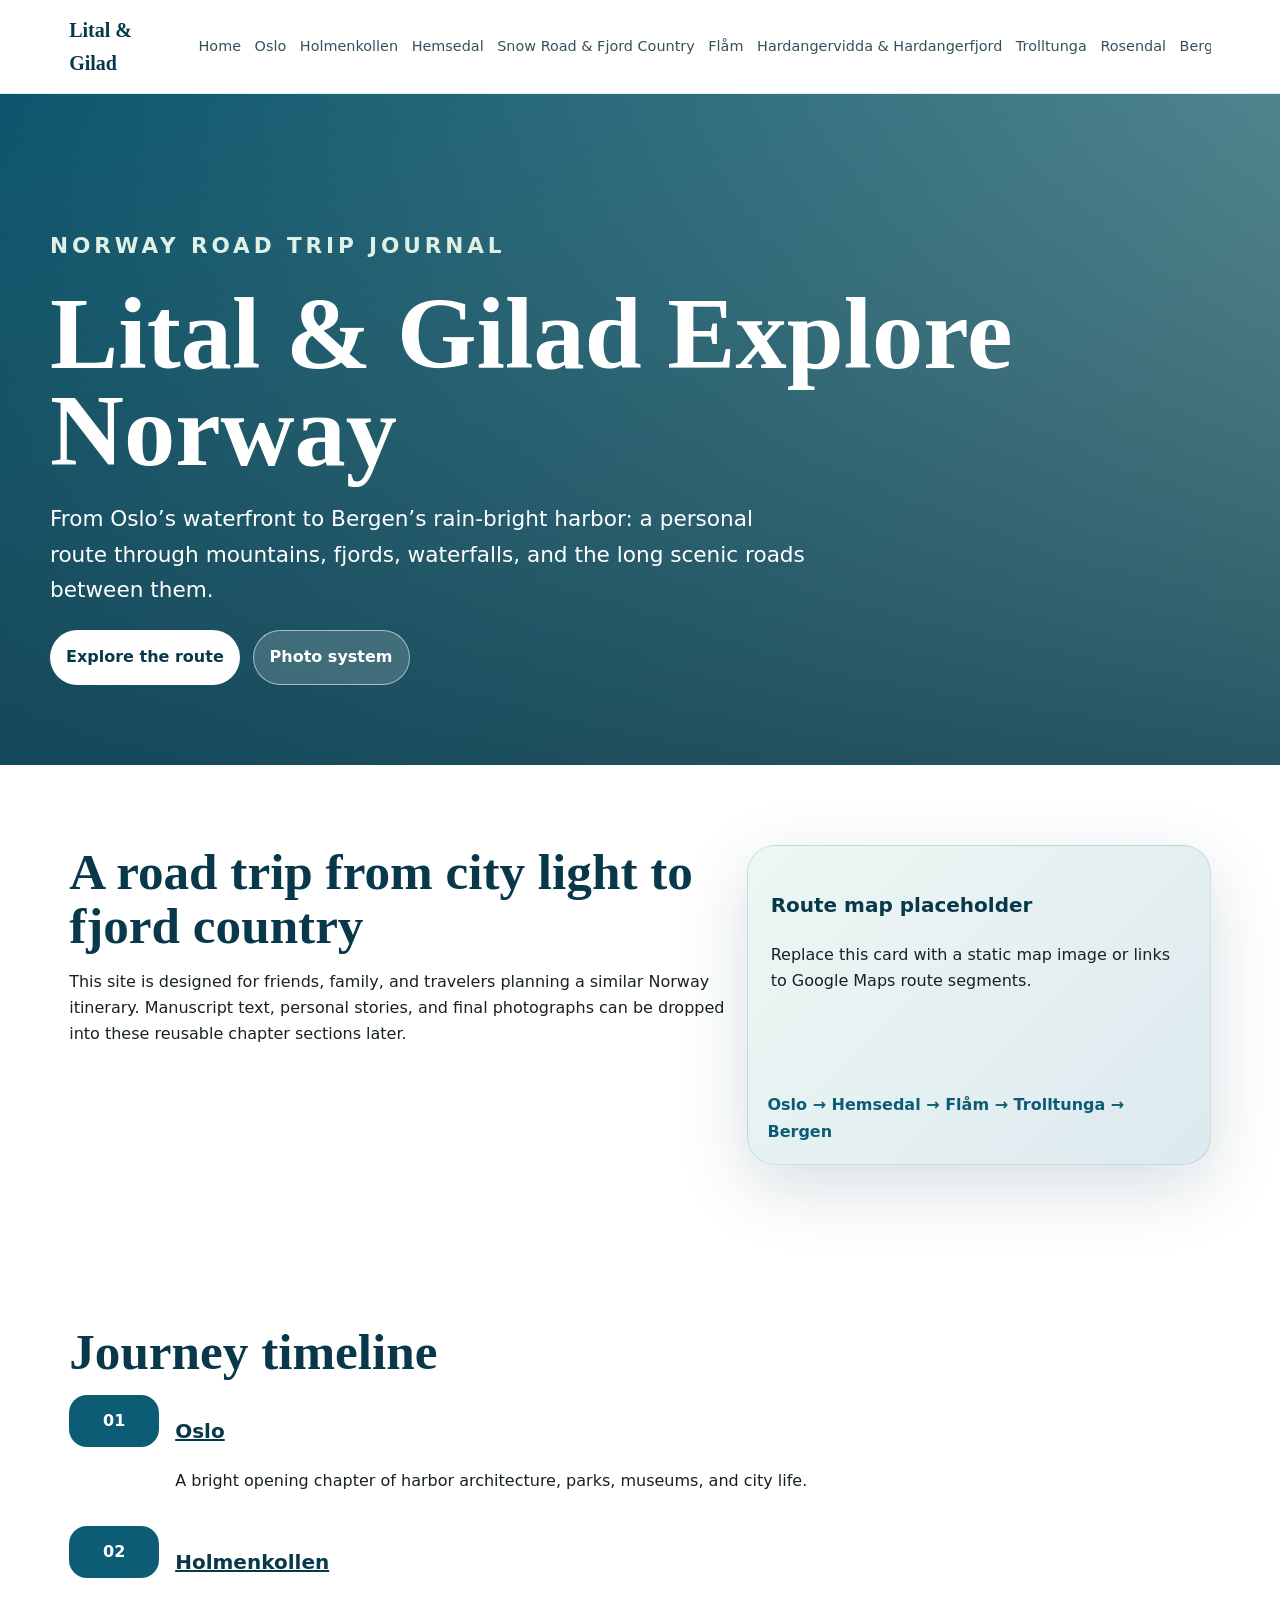
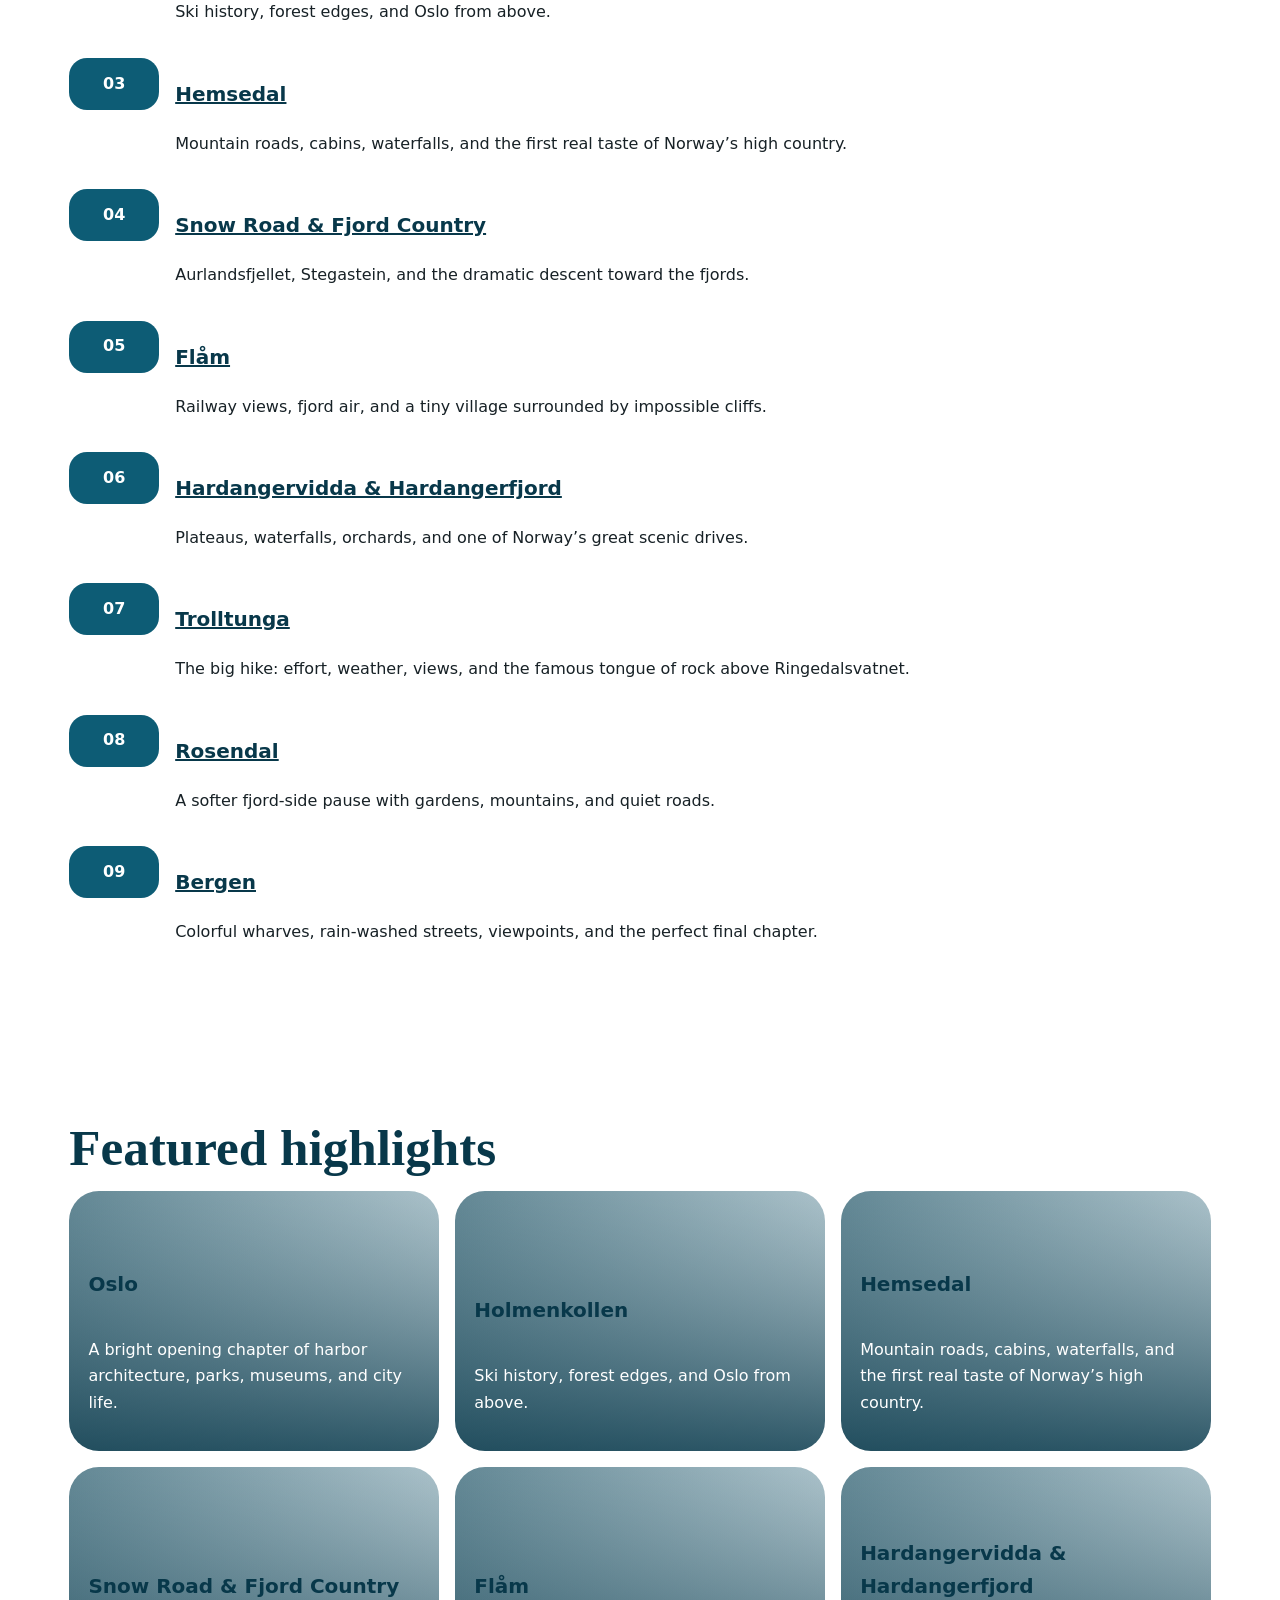
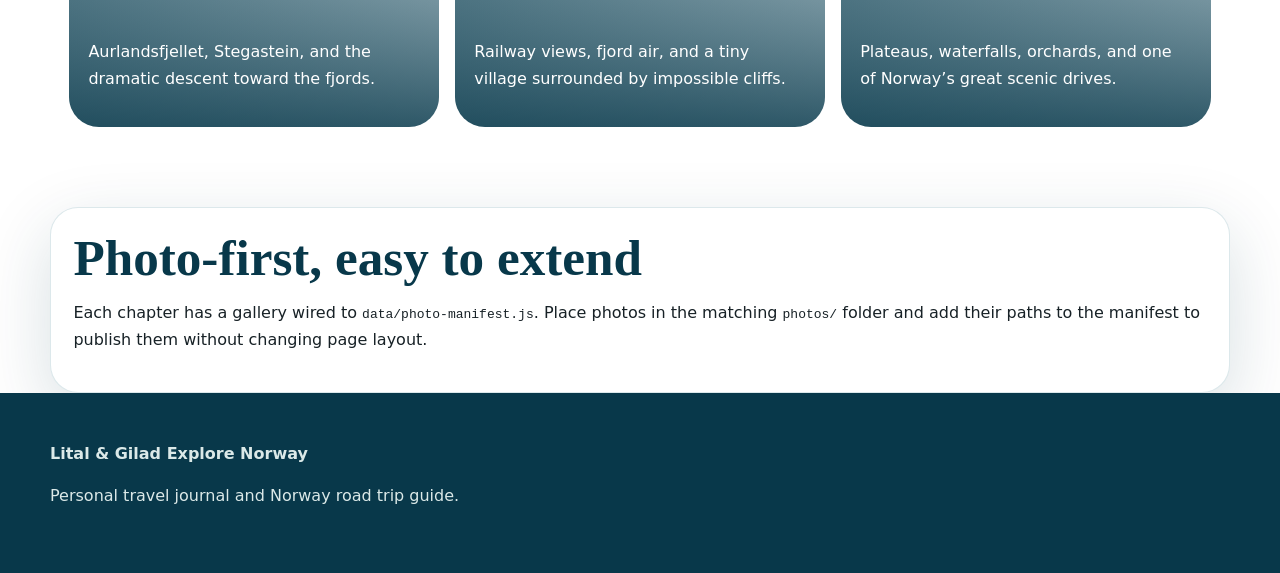
==== index.html @ 33e57ee5 "Build static Norway travel website" ====
<!doctype html><html lang="en"><head><meta charset="utf-8"><meta name="viewport" content="width=device-width,initial-scale=1"><title>Lital & Gilad Explore Norway | Oslo to Bergen Road Trip</title><meta name="description" content="A modern travel journal and practical guide for a Norway road trip from Oslo to Bergen through fjords, Flåm, Hardangervidda, Trolltunga, Rosendal, and Bergen."><meta name="keywords" content="Norway road trip, Oslo to Bergen itinerary, Trolltunga, Flåm Railway, Bergen, fjords, Nærøyfjord, Hardangervidda"><link rel="canonical" href="https://username.github.io/Norway/"><meta property="og:type" content="website"><meta property="og:title" content="Lital & Gilad Explore Norway | Oslo to Bergen Road Trip"><meta property="og:description" content="A modern travel journal and practical guide for a Norway road trip from Oslo to Bergen through fjords, Flåm, Hardangervidda, Trolltunga, Rosendal, and Bergen."><meta property="og:url" content="https://username.github.io/Norway/"><meta property="og:image" content="https://username.github.io/Norway/assets/img/og-norway.jpg"><meta name="twitter:card" content="summary_large_image"><meta name="twitter:title" content="Lital & Gilad Explore Norway | Oslo to Bergen Road Trip"><meta name="twitter:description" content="A modern travel journal and practical guide for a Norway road trip from Oslo to Bergen through fjords, Flåm, Hardangervidda, Trolltunga, Rosendal, and Bergen."><meta name="twitter:image" content="https://username.github.io/Norway/assets/img/og-norway.jpg"><link rel="stylesheet" href="assets/css/styles.css"></head><body><div class="progress" aria-hidden="true"></div><a class="skip" href="#main">Skip to content</a><header class="topbar"><nav class="nav" aria-label="Primary"><a class="brand" href="index.html">Lital & Gilad</a><div class="links"><a href="index.html">Home</a><a href="oslo.html">Oslo</a><a href="holmenkollen.html">Holmenkollen</a><a href="hemsedal.html">Hemsedal</a><a href="fjord-country.html">Snow Road & Fjord Country</a><a href="flam.html">Flåm</a><a href="hardanger.html">Hardangervidda & Hardangerfjord</a><a href="trolltunga.html">Trolltunga</a><a href="rosendal.html">Rosendal</a><a href="bergen.html">Bergen</a></div></nav></header><section class="hero" style="--hero:url(photos/hero-norway.jpg)"><div><p class="eyebrow">Norway road trip journal</p><h1>Lital & Gilad Explore Norway</h1><p>From Oslo’s waterfront to Bergen’s rain-bright harbor: a personal route through mountains, fjords, waterfalls, and the long scenic roads between them.</p><div class="btns"><a class="btn" href="#timeline">Explore the route</a><a class="btn ghost" href="#photos">Photo system</a></div></div></section><main id="main"><section class="wrap grid"><div class="intro"><h2>A road trip from city light to fjord country</h2><p>This site is designed for friends, family, and travelers planning a similar Norway itinerary. Manuscript text, personal stories, and final photographs can be dropped into these reusable chapter sections later.</p></div><div class="card map" role="img" aria-label="Route map placeholder from Oslo to Bergen"><h3>Route map placeholder</h3><p>Replace this card with a static map image or links to Google Maps route segments.</p></div></section><section class="wrap" id="timeline"><h2>Journey timeline</h2><div class="timeline"><div class="stop"><div class="dot">01</div><div><h3><a href="oslo.html">Oslo</a></h3><p>A bright opening chapter of harbor architecture, parks, museums, and city life.</p></div></div><div class="stop"><div class="dot">02</div><div><h3><a href="holmenkollen.html">Holmenkollen</a></h3><p>Ski history, forest edges, and Oslo from above.</p></div></div><div class="stop"><div class="dot">03</div><div><h3><a href="hemsedal.html">Hemsedal</a></h3><p>Mountain roads, cabins, waterfalls, and the first real taste of Norway’s high country.</p></div></div><div class="stop"><div class="dot">04</div><div><h3><a href="fjord-country.html">Snow Road & Fjord Country</a></h3><p>Aurlandsfjellet, Stegastein, and the dramatic descent toward the fjords.</p></div></div><div class="stop"><div class="dot">05</div><div><h3><a href="flam.html">Flåm</a></h3><p>Railway views, fjord air, and a tiny village surrounded by impossible cliffs.</p></div></div><div class="stop"><div class="dot">06</div><div><h3><a href="hardanger.html">Hardangervidda & Hardangerfjord</a></h3><p>Plateaus, waterfalls, orchards, and one of Norway’s great scenic drives.</p></div></div><div class="stop"><div class="dot">07</div><div><h3><a href="trolltunga.html">Trolltunga</a></h3><p>The big hike: effort, weather, views, and the famous tongue of rock above Ringedalsvatnet.</p></div></div><div class="stop"><div class="dot">08</div><div><h3><a href="rosendal.html">Rosendal</a></h3><p>A softer fjord-side pause with gardens, mountains, and quiet roads.</p></div></div><div class="stop"><div class="dot">09</div><div><h3><a href="bergen.html">Bergen</a></h3><p>Colorful wharves, rain-washed streets, viewpoints, and the perfect final chapter.</p></div></div></div></section><section class="wrap"><h2>Featured highlights</h2><div class="highlights"><a class="feature" style="--img:url(photos/oslo/cover.jpg)" href="oslo.html"><h3>Oslo</h3><p>A bright opening chapter of harbor architecture, parks, museums, and city life.</p></a><a class="feature" style="--img:url(photos/holmenkollen/cover.jpg)" href="holmenkollen.html"><h3>Holmenkollen</h3><p>Ski history, forest edges, and Oslo from above.</p></a><a class="feature" style="--img:url(photos/hemsedal/cover.jpg)" href="hemsedal.html"><h3>Hemsedal</h3><p>Mountain roads, cabins, waterfalls, and the first real taste of Norway’s high country.</p></a><a class="feature" style="--img:url(photos/fjord-country/cover.jpg)" href="fjord-country.html"><h3>Snow Road & Fjord Country</h3><p>Aurlandsfjellet, Stegastein, and the dramatic descent toward the fjords.</p></a><a class="feature" style="--img:url(photos/flam/cover.jpg)" href="flam.html"><h3>Flåm</h3><p>Railway views, fjord air, and a tiny village surrounded by impossible cliffs.</p></a><a class="feature" style="--img:url(photos/hardanger/cover.jpg)" href="hardanger.html"><h3>Hardangervidda & Hardangerfjord</h3><p>Plateaus, waterfalls, orchards, and one of Norway’s great scenic drives.</p></a></div></section><section class="wrap card" id="photos"><h2>Photo-first, easy to extend</h2><p>Each chapter has a gallery wired to <code>data/photo-manifest.js</code>. Place photos in the matching <code>photos/</code> folder and add their paths to the manifest to publish them without changing page layout.</p></section></main><button class="top" aria-label="Back to top">↑</button><div class="lightbox" role="dialog" aria-modal="true" aria-label="Image preview"><button class="close">Close</button><img alt=""></div><footer class="footer"><div><strong>Lital & Gilad Explore Norway</strong><p>Personal travel journal and Norway road trip guide.</p></div></footer><script src="data/photo-manifest.js"></script><script src="assets/js/main.js"></script><script type="application/ld+json">{"@context":"https://schema.org","@type":"Trip","name":"Lital & Gilad Explore Norway","itinerary":[{"@type":"Place","name":"Oslo"},{"@type":"Place","name":"Holmenkollen"},{"@type":"Place","name":"Hemsedal"},{"@type":"Place","name":"Snow Road & Fjord Country"},{"@type":"Place","name":"Flåm"},{"@type":"Place","name":"Hardangervidda & Hardangerfjord"},{"@type":"Place","name":"Trolltunga"},{"@type":"Place","name":"Rosendal"},{"@type":"Place","name":"Bergen"}]}</script></body></html>
---- assets/css/styles.css ----
:root{--fjord:#0d5c75;--fjord2:#08384a;--gray:#36454f;--mist:#f4f8f7;--green:#7aa989;--gold:#d8b56d;--ink:#172126;--white:#fff;--max:1180px;--shadow:0 22px 70px rgba(8,56,74,.16)}*{box-sizing:border-box}html{scroll-behavior:smooth}body{margin:0;font-family:Inter,ui-sans-serif,system-ui,-apple-system,Segoe UI,sans-serif;color:var(--ink);background:var(--white);line-height:1.65}img{max-width:100%;display:block}a{color:inherit}.progress{position:fixed;inset:0 0 auto;height:4px;background:linear-gradient(90deg,var(--green),var(--fjord));transform-origin:left;transform:scaleX(0);z-index:20}.skip{position:absolute;left:-999px}.skip:focus{left:1rem;top:1rem;background:#fff;padding:.7rem;z-index:30}.topbar{position:sticky;top:0;z-index:15;background:rgba(255,255,255,.86);backdrop-filter:blur(18px);border-bottom:1px solid rgba(13,92,117,.12)}.nav{max-width:var(--max);margin:auto;display:flex;gap:1rem;align-items:center;justify-content:space-between;padding:.85rem 1.2rem}.brand{font-family:Georgia,serif;font-size:1.25rem;font-weight:700;text-decoration:none;color:var(--fjord2)}.links{display:flex;gap:.85rem;overflow:auto;white-space:nowrap}.links a{text-decoration:none;font-size:.9rem;color:#35515b}.links a:hover,.links a:focus{color:var(--fjord)}.hero{min-height:72vh;display:grid;place-items:end start;padding:7rem max(1.2rem,calc((100vw - var(--max))/2)) 5rem;background:linear-gradient(180deg,rgba(8,56,74,.18),rgba(8,56,74,.76)),var(--hero),linear-gradient(135deg,#0d5c75,#89b3b0);background-size:cover;background-position:center;color:#fff}.hero.small{min-height:58vh}.eyebrow{text-transform:uppercase;letter-spacing:.18em;font-size:.78rem;font-weight:800;color:#dff1e6}.hero h1{font-family:Georgia,serif;font-size:clamp(2.8rem,8vw,6.8rem);line-height:.95;margin:.2rem 0;max-width:980px}.hero p{font-size:clamp(1.05rem,2vw,1.35rem);max-width:760px}.btns{display:flex;gap:.8rem;flex-wrap:wrap}.btn{display:inline-flex;align-items:center;gap:.4rem;padding:.85rem 1rem;border-radius:999px;background:var(--white);color:var(--fjord2);font-weight:800;text-decoration:none}.btn.ghost{background:rgba(255,255,255,.16);color:#fff;border:1px solid rgba(255,255,255,.55)}main{overflow:hidden}.wrap{max-width:var(--max);margin:auto;padding:5rem 1.2rem}.grid{display:grid;grid-template-columns:repeat(12,1fr);gap:1.3rem}.intro{grid-column:span 7}.card{background:#fff;border:1px solid rgba(13,92,117,.14);border-radius:28px;padding:1.4rem;box-shadow:var(--shadow)}.map{grid-column:span 5;background:linear-gradient(135deg,#edf7f4,#dce9ee);min-height:320px;position:relative}.map:after{content:'Oslo → Hemsedal → Flåm → Trolltunga → Bergen';position:absolute;inset:auto 1.2rem 1.2rem;font-weight:900;color:var(--fjord)}h2{font-family:Georgia,serif;font-size:clamp(2rem,4vw,3.5rem);line-height:1.05;margin:0 0 1rem;color:var(--fjord2)}h3{font-size:1.25rem;color:var(--fjord2)}.timeline{display:grid;gap:1rem}.stop{display:grid;grid-template-columns:90px 1fr;gap:1rem;align-items:start}.dot{background:var(--fjord);color:#fff;border-radius:18px;text-align:center;padding:.8rem;font-weight:900}.highlights{grid-template-columns:repeat(3,1fr);display:grid;gap:1rem}.feature{min-height:260px;display:flex;flex-direction:column;justify-content:end;background:linear-gradient(180deg,transparent,rgba(8,56,74,.82)),var(--img),linear-gradient(135deg,#638895,#dce9ee);background-size:cover;border-radius:30px;padding:1.2rem;color:white;text-decoration:none}.story{max-width:820px}.question{border-left:6px solid var(--gold);background:#fff9ec}.fact{background:var(--mist)}.reflection{background:linear-gradient(135deg,#f4f8f7,#fff)}.gallery{display:grid;grid-template-columns:repeat(3,1fr);gap:.8rem}.ph{aspect-ratio:4/3;border-radius:22px;background:linear-gradient(135deg,#dbe9e8,#98b6bd);display:grid;place-items:center;color:#234;font-weight:800;cursor:pointer;border:0}.chapter-nav{display:flex;justify-content:space-between;gap:1rem;margin-top:3rem}.footer{background:var(--fjord2);color:#dbe9e8;padding:3rem 1.2rem}.footer>div{max-width:var(--max);margin:auto}.top{position:fixed;right:1rem;bottom:1rem;border:0;border-radius:999px;background:var(--fjord);color:#fff;padding:.8rem 1rem;box-shadow:var(--shadow);display:none}.top.show{display:block}.lightbox{position:fixed;inset:0;background:rgba(5,18,24,.92);display:none;place-items:center;z-index:40;padding:2rem}.lightbox.open{display:grid}.lightbox img{max-height:82vh;border-radius:18px}.close{position:absolute;top:1rem;right:1rem;background:#fff;border:0;border-radius:999px;padding:.7rem 1rem}@media(max-width:800px){.links{max-width:62vw}.grid,.highlights{display:block}.intro,.map{margin-bottom:1rem}.gallery{grid-template-columns:1fr 1fr}.stop{grid-template-columns:1fr}.hero{min-height:68vh}.wrap{padding:3.5rem 1rem}}@media(prefers-reduced-motion:reduce){html{scroll-behavior:auto}*,*:before,*:after{animation:none!important;transition:none!important}}
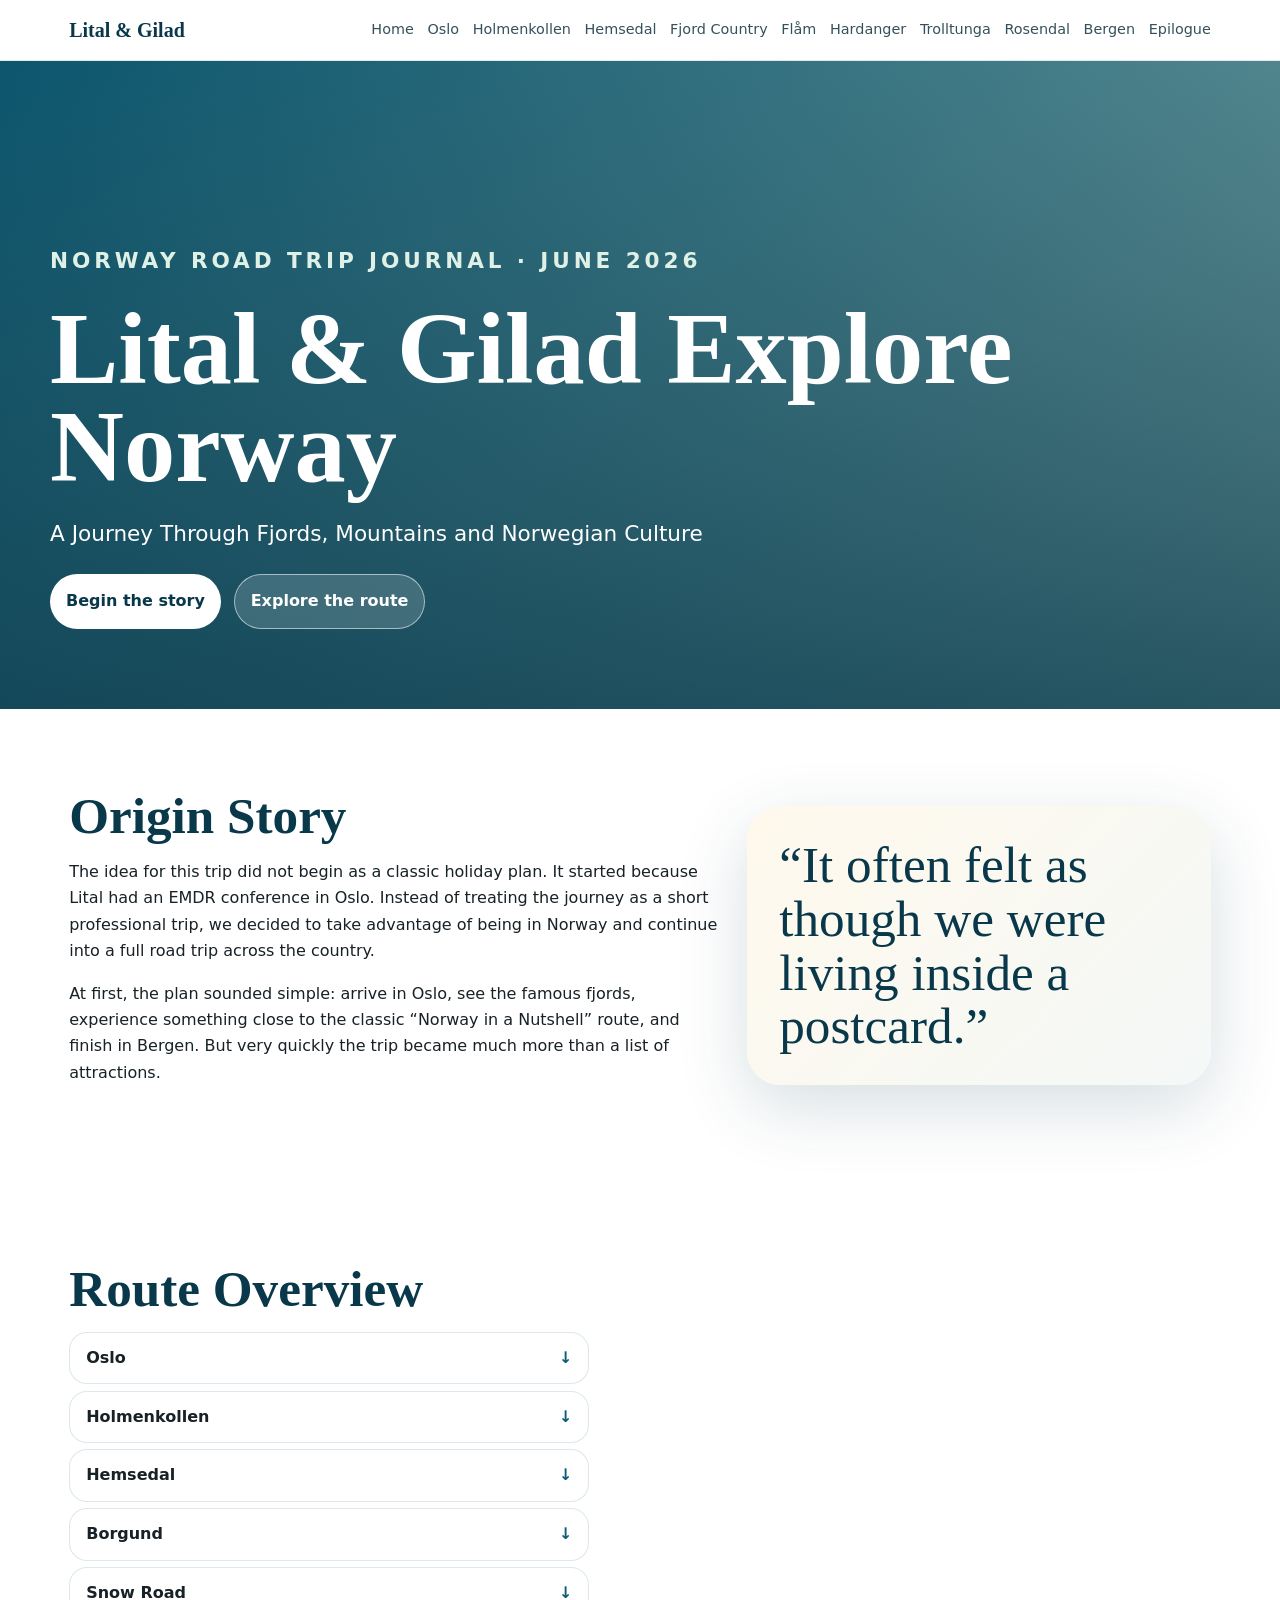
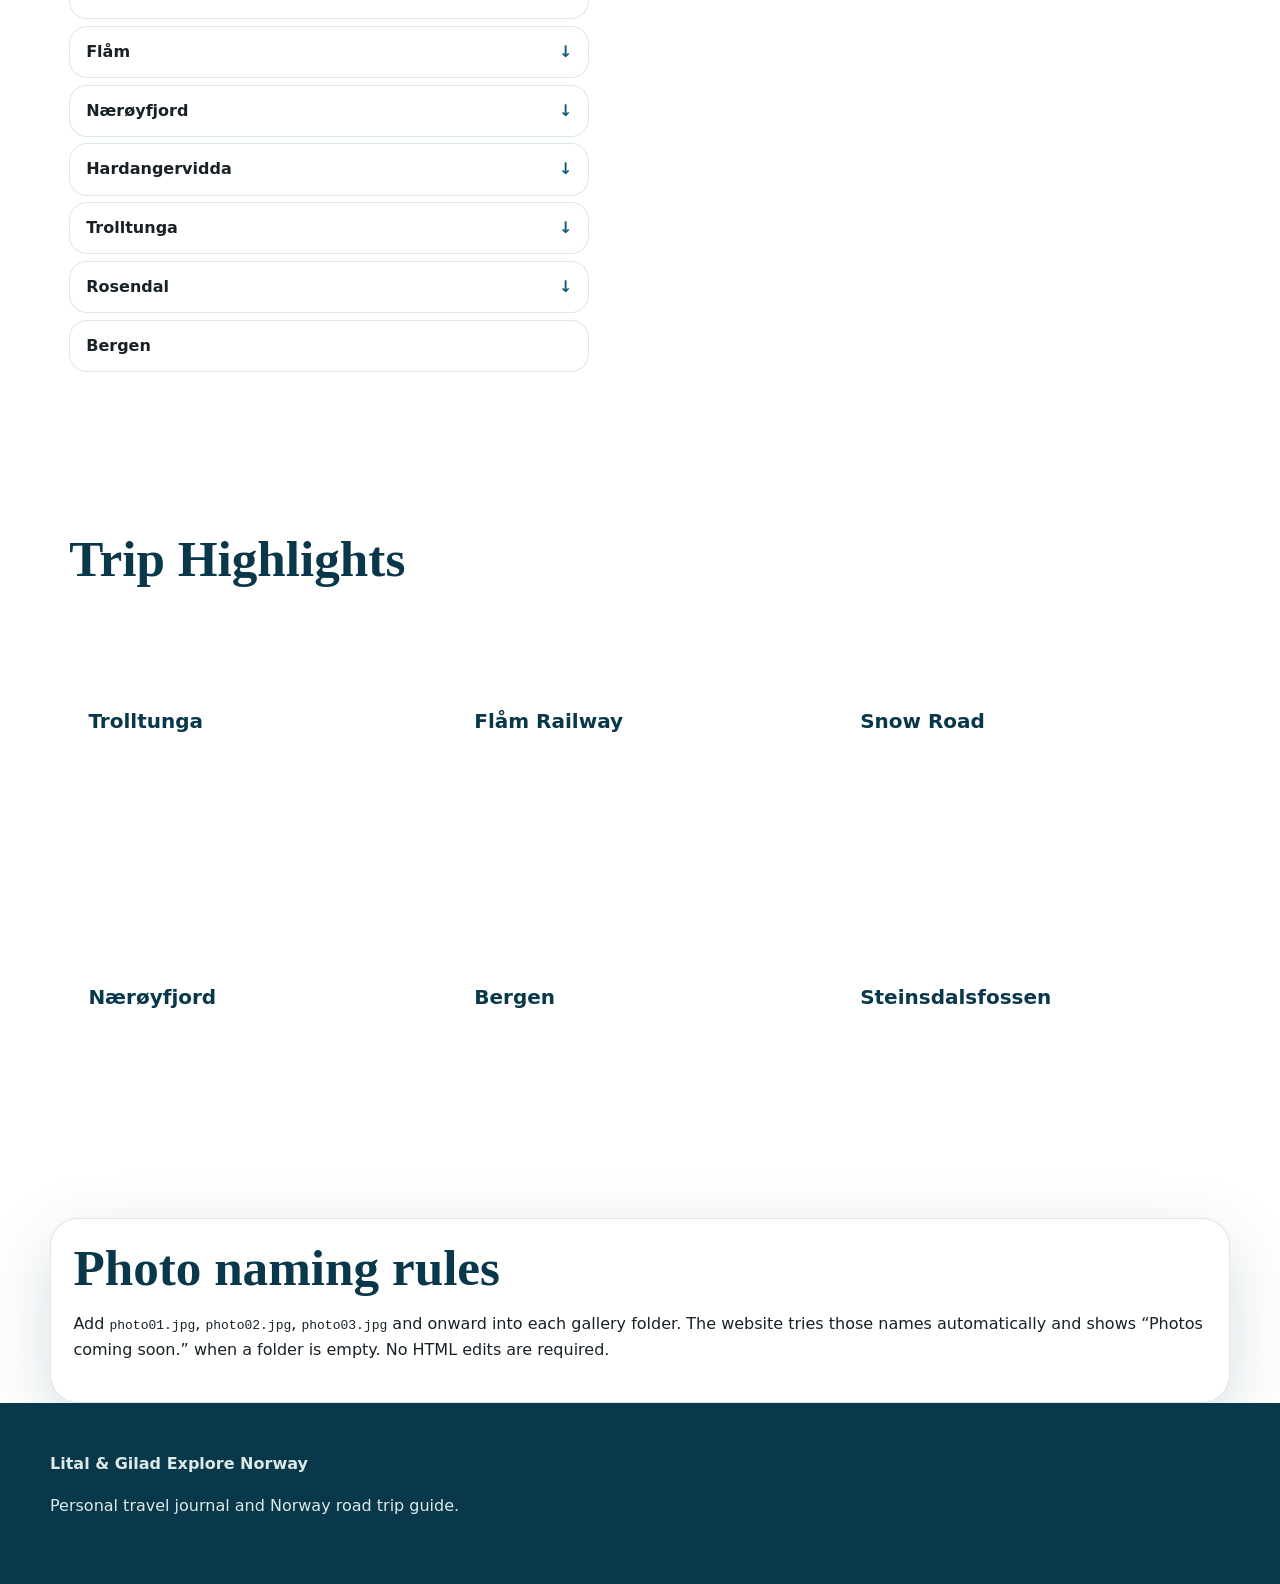
==== commit 0558275f: "Populate Norway travel website from manuscript" ====
--- a/index.html
+++ b/index.html
@@ -1 +1 @@
-<!doctype html><html lang="en"><head><meta charset="utf-8"><meta name="viewport" content="width=device-width,initial-scale=1"><title>Lital & Gilad Explore Norway | Oslo to Bergen Road Trip</title><meta name="description" content="A modern travel journal and practical guide for a Norway road trip from Oslo to Bergen through fjords, Flåm, Hardangervidda, Trolltunga, Rosendal, and Bergen."><meta name="keywords" content="Norway road trip, Oslo to Bergen itinerary, Trolltunga, Flåm Railway, Bergen, fjords, Nærøyfjord, Hardangervidda"><link rel="canonical" href="https://username.github.io/Norway/"><meta property="og:type" content="website"><meta property="og:title" content="Lital & Gilad Explore Norway | Oslo to Bergen Road Trip"><meta property="og:description" content="A modern travel journal and practical guide for a Norway road trip from Oslo to Bergen through fjords, Flåm, Hardangervidda, Trolltunga, Rosendal, and Bergen."><meta property="og:url" content="https://username.github.io/Norway/"><meta property="og:image" content="https://username.github.io/Norway/assets/img/og-norway.jpg"><meta name="twitter:card" content="summary_large_image"><meta name="twitter:title" content="Lital & Gilad Explore Norway | Oslo to Bergen Road Trip"><meta name="twitter:description" content="A modern travel journal and practical guide for a Norway road trip from Oslo to Bergen through fjords, Flåm, Hardangervidda, Trolltunga, Rosendal, and Bergen."><meta name="twitter:image" content="https://username.github.io/Norway/assets/img/og-norway.jpg"><link rel="stylesheet" href="assets/css/styles.css"></head><body><div class="progress" aria-hidden="true"></div><a class="skip" href="#main">Skip to content</a><header class="topbar"><nav class="nav" aria-label="Primary"><a class="brand" href="index.html">Lital & Gilad</a><div class="links"><a href="index.html">Home</a><a href="oslo.html">Oslo</a><a href="holmenkollen.html">Holmenkollen</a><a href="hemsedal.html">Hemsedal</a><a href="fjord-country.html">Snow Road & Fjord Country</a><a href="flam.html">Flåm</a><a href="hardanger.html">Hardangervidda & Hardangerfjord</a><a href="trolltunga.html">Trolltunga</a><a href="rosendal.html">Rosendal</a><a href="bergen.html">Bergen</a></div></nav></header><section class="hero" style="--hero:url(photos/hero-norway.jpg)"><div><p class="eyebrow">Norway road trip journal</p><h1>Lital & Gilad Explore Norway</h1><p>From Oslo’s waterfront to Bergen’s rain-bright harbor: a personal route through mountains, fjords, waterfalls, and the long scenic roads between them.</p><div class="btns"><a class="btn" href="#timeline">Explore the route</a><a class="btn ghost" href="#photos">Photo system</a></div></div></section><main id="main"><section class="wrap grid"><div class="intro"><h2>A road trip from city light to fjord country</h2><p>This site is designed for friends, family, and travelers planning a similar Norway itinerary. Manuscript text, personal stories, and final photographs can be dropped into these reusable chapter sections later.</p></div><div class="card map" role="img" aria-label="Route map placeholder from Oslo to Bergen"><h3>Route map placeholder</h3><p>Replace this card with a static map image or links to Google Maps route segments.</p></div></section><section class="wrap" id="timeline"><h2>Journey timeline</h2><div class="timeline"><div class="stop"><div class="dot">01</div><div><h3><a href="oslo.html">Oslo</a></h3><p>A bright opening chapter of harbor architecture, parks, museums, and city life.</p></div></div><div class="stop"><div class="dot">02</div><div><h3><a href="holmenkollen.html">Holmenkollen</a></h3><p>Ski history, forest edges, and Oslo from above.</p></div></div><div class="stop"><div class="dot">03</div><div><h3><a href="hemsedal.html">Hemsedal</a></h3><p>Mountain roads, cabins, waterfalls, and the first real taste of Norway’s high country.</p></div></div><div class="stop"><div class="dot">04</div><div><h3><a href="fjord-country.html">Snow Road & Fjord Country</a></h3><p>Aurlandsfjellet, Stegastein, and the dramatic descent toward the fjords.</p></div></div><div class="stop"><div class="dot">05</div><div><h3><a href="flam.html">Flåm</a></h3><p>Railway views, fjord air, and a tiny village surrounded by impossible cliffs.</p></div></div><div class="stop"><div class="dot">06</div><div><h3><a href="hardanger.html">Hardangervidda & Hardangerfjord</a></h3><p>Plateaus, waterfalls, orchards, and one of Norway’s great scenic drives.</p></div></div><div class="stop"><div class="dot">07</div><div><h3><a href="trolltunga.html">Trolltunga</a></h3><p>The big hike: effort, weather, views, and the famous tongue of rock above Ringedalsvatnet.</p></div></div><div class="stop"><div class="dot">08</div><div><h3><a href="rosendal.html">Rosendal</a></h3><p>A softer fjord-side pause with gardens, mountains, and quiet roads.</p></div></div><div class="stop"><div class="dot">09</div><div><h3><a href="bergen.html">Bergen</a></h3><p>Colorful wharves, rain-washed streets, viewpoints, and the perfect final chapter.</p></div></div></div></section><section class="wrap"><h2>Featured highlights</h2><div class="highlights"><a class="feature" style="--img:url(photos/oslo/cover.jpg)" href="oslo.html"><h3>Oslo</h3><p>A bright opening chapter of harbor architecture, parks, museums, and city life.</p></a><a class="feature" style="--img:url(photos/holmenkollen/cover.jpg)" href="holmenkollen.html"><h3>Holmenkollen</h3><p>Ski history, forest edges, and Oslo from above.</p></a><a class="feature" style="--img:url(photos/hemsedal/cover.jpg)" href="hemsedal.html"><h3>Hemsedal</h3><p>Mountain roads, cabins, waterfalls, and the first real taste of Norway’s high country.</p></a><a class="feature" style="--img:url(photos/fjord-country/cover.jpg)" href="fjord-country.html"><h3>Snow Road & Fjord Country</h3><p>Aurlandsfjellet, Stegastein, and the dramatic descent toward the fjords.</p></a><a class="feature" style="--img:url(photos/flam/cover.jpg)" href="flam.html"><h3>Flåm</h3><p>Railway views, fjord air, and a tiny village surrounded by impossible cliffs.</p></a><a class="feature" style="--img:url(photos/hardanger/cover.jpg)" href="hardanger.html"><h3>Hardangervidda & Hardangerfjord</h3><p>Plateaus, waterfalls, orchards, and one of Norway’s great scenic drives.</p></a></div></section><section class="wrap card" id="photos"><h2>Photo-first, easy to extend</h2><p>Each chapter has a gallery wired to <code>data/photo-manifest.js</code>. Place photos in the matching <code>photos/</code> folder and add their paths to the manifest to publish them without changing page layout.</p></section></main><button class="top" aria-label="Back to top">↑</button><div class="lightbox" role="dialog" aria-modal="true" aria-label="Image preview"><button class="close">Close</button><img alt=""></div><footer class="footer"><div><strong>Lital & Gilad Explore Norway</strong><p>Personal travel journal and Norway road trip guide.</p></div></footer><script src="data/photo-manifest.js"></script><script src="assets/js/main.js"></script><script type="application/ld+json">{"@context":"https://schema.org","@type":"Trip","name":"Lital & Gilad Explore Norway","itinerary":[{"@type":"Place","name":"Oslo"},{"@type":"Place","name":"Holmenkollen"},{"@type":"Place","name":"Hemsedal"},{"@type":"Place","name":"Snow Road & Fjord Country"},{"@type":"Place","name":"Flåm"},{"@type":"Place","name":"Hardangervidda & Hardangerfjord"},{"@type":"Place","name":"Trolltunga"},{"@type":"Place","name":"Rosendal"},{"@type":"Place","name":"Bergen"}]}</script></body></html>+<!doctype html><html lang="en"><head><meta charset="utf-8"><meta name="viewport" content="width=device-width,initial-scale=1"><title>Home | Lital & Gilad Explore Norway</title><meta name="description" content="A personal Norway road trip journal and travel guide."><link rel="stylesheet" href="assets/css/styles.css"></head><body><div class="progress"></div><a class="skip" href="#main">Skip to content</a><header class="topbar"><nav class="nav"><a class="brand" href="index.html">Lital & Gilad</a><div class="links"><a href="index.html">Home</a><a href="oslo.html">Oslo</a><a href="holmenkollen.html">Holmenkollen</a><a href="hemsedal.html">Hemsedal</a><a href="fjord-country.html">Fjord Country</a><a href="flam.html">Flåm</a><a href="hardanger.html">Hardanger</a><a href="trolltunga.html">Trolltunga</a><a href="rosendal.html">Rosendal</a><a href="bergen.html">Bergen</a><a href="epilogue.html">Epilogue</a></div></nav></header><section class="hero home-hero" style="--hero:url(photos/hero-norway.jpg)"><div><p class="eyebrow">Norway road trip journal · June 2026</p><h1>Lital & Gilad Explore Norway</h1><p>A Journey Through Fjords, Mountains and Norwegian Culture</p><div class="btns"><a class="btn" href="#origin">Begin the story</a><a class="btn ghost" href="#timeline">Explore the route</a></div></div></section><main id="main"><section class="wrap grid" id="origin"><div class="intro"><h2>Origin Story</h2><p>The idea for this trip did not begin as a classic holiday plan. It started because Lital had an EMDR conference in Oslo. Instead of treating the journey as a short professional trip, we decided to take advantage of being in Norway and continue into a full road trip across the country.</p><p>At first, the plan sounded simple: arrive in Oslo, see the famous fjords, experience something close to the classic “Norway in a Nutshell” route, and finish in Bergen. But very quickly the trip became much more than a list of attractions.</p></div><aside class="postcard-quote">“It often felt as though we were living inside a postcard.”</aside></section><section class="wrap" id="timeline"><h2>Route Overview</h2><div class="route-timeline"><div>Oslo</div><div>Holmenkollen</div><div>Hemsedal</div><div>Borgund</div><div>Snow Road</div><div>Flåm</div><div>Nærøyfjord</div><div>Hardangervidda</div><div>Trolltunga</div><div>Rosendal</div><div>Bergen</div></div></section><section class="wrap"><h2>Trip Highlights</h2><div class="highlights"><a class="feature" href="trolltunga.html"><h3>Trolltunga</h3><p>The defining hike above Ringedalsvatnet.</p></a><a class="feature" href="flam.html"><h3>Flåm Railway</h3><p>A mountain railway that makes engineering feel cinematic.</p></a><a class="feature" href="fjord-country.html"><h3>Snow Road</h3><p>Aurlandsfjellet, snow walls and the descent toward the fjords.</p></a><a class="feature" href="flam.html"><h3>Nærøyfjord</h3><p>A narrow fjord cruise through cliffs and waterfalls.</p></a><a class="feature" href="bergen.html"><h3>Bergen</h3><p>The rain-bright finale between mountains and sea.</p></a><a class="feature" href="rosendal.html"><h3>Steinsdalsfossen</h3><p>A waterfall you can walk behind on the road to Bergen.</p></a></div></section><section class="wrap card"><h2>Photo naming rules</h2><p>Add <code>photo01.jpg</code>, <code>photo02.jpg</code>, <code>photo03.jpg</code> and onward into each gallery folder. The website tries those names automatically and shows “Photos coming soon.” when a folder is empty. No HTML edits are required.</p></section></main><button class="top" aria-label="Back to top">↑</button><div class="lightbox" role="dialog" aria-modal="true"><button class="close">Close</button><img alt=""></div><footer class="footer"><div><strong>Lital & Gilad Explore Norway</strong><p>Personal travel journal and Norway road trip guide.</p></div></footer><script src="data/photo-manifest.js"></script><script src="assets/js/main.js"></script></body></html>
--- a/assets/css/styles.css
+++ b/assets/css/styles.css
@@ -1,2 +1,3 @@
 
 :root{--fjord:#0d5c75;--fjord2:#08384a;--gray:#36454f;--mist:#f4f8f7;--green:#7aa989;--gold:#d8b56d;--ink:#172126;--white:#fff;--max:1180px;--shadow:0 22px 70px rgba(8,56,74,.16)}*{box-sizing:border-box}html{scroll-behavior:smooth}body{margin:0;font-family:Inter,ui-sans-serif,system-ui,-apple-system,Segoe UI,sans-serif;color:var(--ink);background:var(--white);line-height:1.65}img{max-width:100%;display:block}a{color:inherit}.progress{position:fixed;inset:0 0 auto;height:4px;background:linear-gradient(90deg,var(--green),var(--fjord));transform-origin:left;transform:scaleX(0);z-index:20}.skip{position:absolute;left:-999px}.skip:focus{left:1rem;top:1rem;background:#fff;padding:.7rem;z-index:30}.topbar{position:sticky;top:0;z-index:15;background:rgba(255,255,255,.86);backdrop-filter:blur(18px);border-bottom:1px solid rgba(13,92,117,.12)}.nav{max-width:var(--max);margin:auto;display:flex;gap:1rem;align-items:center;justify-content:space-between;padding:.85rem 1.2rem}.brand{font-family:Georgia,serif;font-size:1.25rem;font-weight:700;text-decoration:none;color:var(--fjord2)}.links{display:flex;gap:.85rem;overflow:auto;white-space:nowrap}.links a{text-decoration:none;font-size:.9rem;color:#35515b}.links a:hover,.links a:focus{color:var(--fjord)}.hero{min-height:72vh;display:grid;place-items:end start;padding:7rem max(1.2rem,calc((100vw - var(--max))/2)) 5rem;background:linear-gradient(180deg,rgba(8,56,74,.18),rgba(8,56,74,.76)),var(--hero),linear-gradient(135deg,#0d5c75,#89b3b0);background-size:cover;background-position:center;color:#fff}.hero.small{min-height:58vh}.eyebrow{text-transform:uppercase;letter-spacing:.18em;font-size:.78rem;font-weight:800;color:#dff1e6}.hero h1{font-family:Georgia,serif;font-size:clamp(2.8rem,8vw,6.8rem);line-height:.95;margin:.2rem 0;max-width:980px}.hero p{font-size:clamp(1.05rem,2vw,1.35rem);max-width:760px}.btns{display:flex;gap:.8rem;flex-wrap:wrap}.btn{display:inline-flex;align-items:center;gap:.4rem;padding:.85rem 1rem;border-radius:999px;background:var(--white);color:var(--fjord2);font-weight:800;text-decoration:none}.btn.ghost{background:rgba(255,255,255,.16);color:#fff;border:1px solid rgba(255,255,255,.55)}main{overflow:hidden}.wrap{max-width:var(--max);margin:auto;padding:5rem 1.2rem}.grid{display:grid;grid-template-columns:repeat(12,1fr);gap:1.3rem}.intro{grid-column:span 7}.card{background:#fff;border:1px solid rgba(13,92,117,.14);border-radius:28px;padding:1.4rem;box-shadow:var(--shadow)}.map{grid-column:span 5;background:linear-gradient(135deg,#edf7f4,#dce9ee);min-height:320px;position:relative}.map:after{content:'Oslo → Hemsedal → Flåm → Trolltunga → Bergen';position:absolute;inset:auto 1.2rem 1.2rem;font-weight:900;color:var(--fjord)}h2{font-family:Georgia,serif;font-size:clamp(2rem,4vw,3.5rem);line-height:1.05;margin:0 0 1rem;color:var(--fjord2)}h3{font-size:1.25rem;color:var(--fjord2)}.timeline{display:grid;gap:1rem}.stop{display:grid;grid-template-columns:90px 1fr;gap:1rem;align-items:start}.dot{background:var(--fjord);color:#fff;border-radius:18px;text-align:center;padding:.8rem;font-weight:900}.highlights{grid-template-columns:repeat(3,1fr);display:grid;gap:1rem}.feature{min-height:260px;display:flex;flex-direction:column;justify-content:end;background:linear-gradient(180deg,transparent,rgba(8,56,74,.82)),var(--img),linear-gradient(135deg,#638895,#dce9ee);background-size:cover;border-radius:30px;padding:1.2rem;color:white;text-decoration:none}.story{max-width:820px}.question{border-left:6px solid var(--gold);background:#fff9ec}.fact{background:var(--mist)}.reflection{background:linear-gradient(135deg,#f4f8f7,#fff)}.gallery{display:grid;grid-template-columns:repeat(3,1fr);gap:.8rem}.ph{aspect-ratio:4/3;border-radius:22px;background:linear-gradient(135deg,#dbe9e8,#98b6bd);display:grid;place-items:center;color:#234;font-weight:800;cursor:pointer;border:0}.chapter-nav{display:flex;justify-content:space-between;gap:1rem;margin-top:3rem}.footer{background:var(--fjord2);color:#dbe9e8;padding:3rem 1.2rem}.footer>div{max-width:var(--max);margin:auto}.top{position:fixed;right:1rem;bottom:1rem;border:0;border-radius:999px;background:var(--fjord);color:#fff;padding:.8rem 1rem;box-shadow:var(--shadow);display:none}.top.show{display:block}.lightbox{position:fixed;inset:0;background:rgba(5,18,24,.92);display:none;place-items:center;z-index:40;padding:2rem}.lightbox.open{display:grid}.lightbox img{max-height:82vh;border-radius:18px}.close{position:absolute;top:1rem;right:1rem;background:#fff;border:0;border-radius:999px;padding:.7rem 1rem}@media(max-width:800px){.links{max-width:62vw}.grid,.highlights{display:block}.intro,.map{margin-bottom:1rem}.gallery{grid-template-columns:1fr 1fr}.stop{grid-template-columns:1fr}.hero{min-height:68vh}.wrap{padding:3.5rem 1rem}}@media(prefers-reduced-motion:reduce){html{scroll-behavior:auto}*,*:before,*:after{animation:none!important;transition:none!important}}
+.route-context{max-width:var(--max);margin:1.5rem auto 0;padding:0 1.2rem;display:flex;gap:.35rem;flex-wrap:wrap;color:#5d737b;font-size:.85rem}.route-context span:not(:last-child):after{content:'→';margin-left:.35rem;color:#9ab}.route-context .current{background:var(--fjord);color:#fff;border-radius:999px;padding:.1rem .55rem}.postcard-quote{grid-column:span 5;align-self:center;font-family:Georgia,serif;font-size:clamp(2rem,4vw,3.8rem);line-height:1.05;color:var(--fjord2);background:linear-gradient(135deg,#fff9ec,#f4f8f7);border-radius:34px;padding:2rem;box-shadow:var(--shadow)}.route-timeline{display:grid;gap:.4rem;max-width:520px}.route-timeline div{background:#fff;border:1px solid rgba(13,92,117,.14);border-radius:18px;padding:.75rem 1rem;font-weight:900}.route-timeline div:not(:last-child)::after{content:'↓';float:right;color:var(--fjord)}.story h1{font-family:Georgia,serif;font-size:clamp(2rem,4vw,3rem);color:var(--fjord2);margin-top:0}.story h2{margin-top:3rem}.story p{font-size:1.08rem}.question-card{margin:1.4rem 0;padding:1.3rem;border-radius:24px;background:#fff9ec;border-left:7px solid var(--gold);box-shadow:var(--shadow)}.question-card span{display:block;text-transform:uppercase;letter-spacing:.16em;font-size:.74rem;font-weight:900;color:#80621d}.question-card p{margin:.25rem 0 0;font-family:Georgia,serif;font-size:1.45rem;line-height:1.25}.reflection-heading+p,.story h2.reflection-heading~p{background:linear-gradient(135deg,#f4f8f7,#fff);border-radius:24px;padding:1.2rem}.photo-block{margin:2rem 0}.placeholder-note{font-size:.9rem!important;text-transform:uppercase;letter-spacing:.08em;color:#58717b}.empty-gallery{border:1px dashed rgba(13,92,117,.35);border-radius:22px;padding:2rem;text-align:center;background:var(--mist);font-weight:800;color:#58717b}.stats{display:grid;grid-template-columns:repeat(4,1fr);gap:1rem}.stats div,.cards div,details{background:#fff;border:1px solid rgba(13,92,117,.14);border-radius:24px;padding:1.2rem;box-shadow:var(--shadow)}.stats strong{display:block;font-family:Georgia,serif;font-size:1.5rem;color:var(--fjord2)}.stats span{color:#526870}.troll-hero{min-height:78vh}.cards{display:grid;grid-template-columns:repeat(5,1fr);gap:1rem}.cards div{font-weight:900;text-align:center}details{margin:.8rem 0}summary{font-weight:900;color:var(--fjord2);cursor:pointer}@media(max-width:800px){.postcard-quote{grid-column:auto}.stats,.cards{grid-template-columns:1fr}.route-context{overflow:auto;flex-wrap:nowrap}.route-context span{white-space:nowrap}}
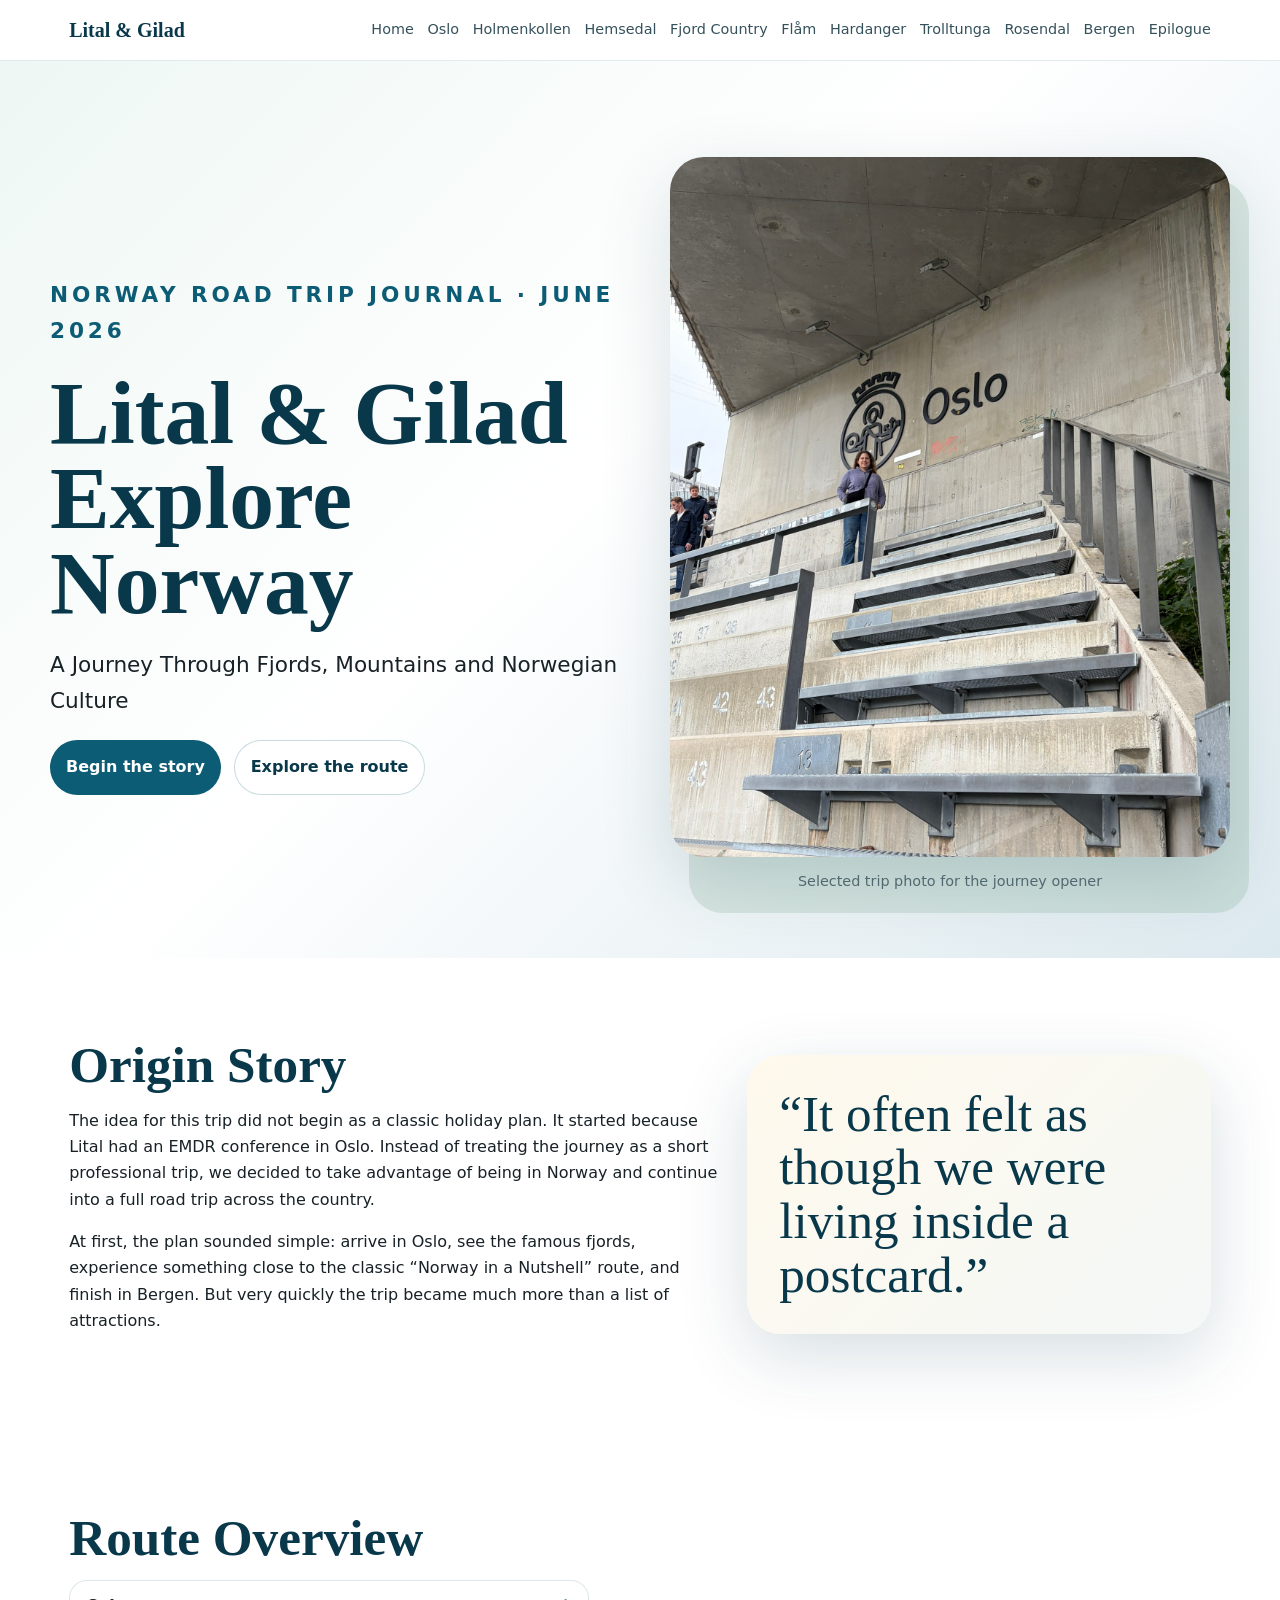
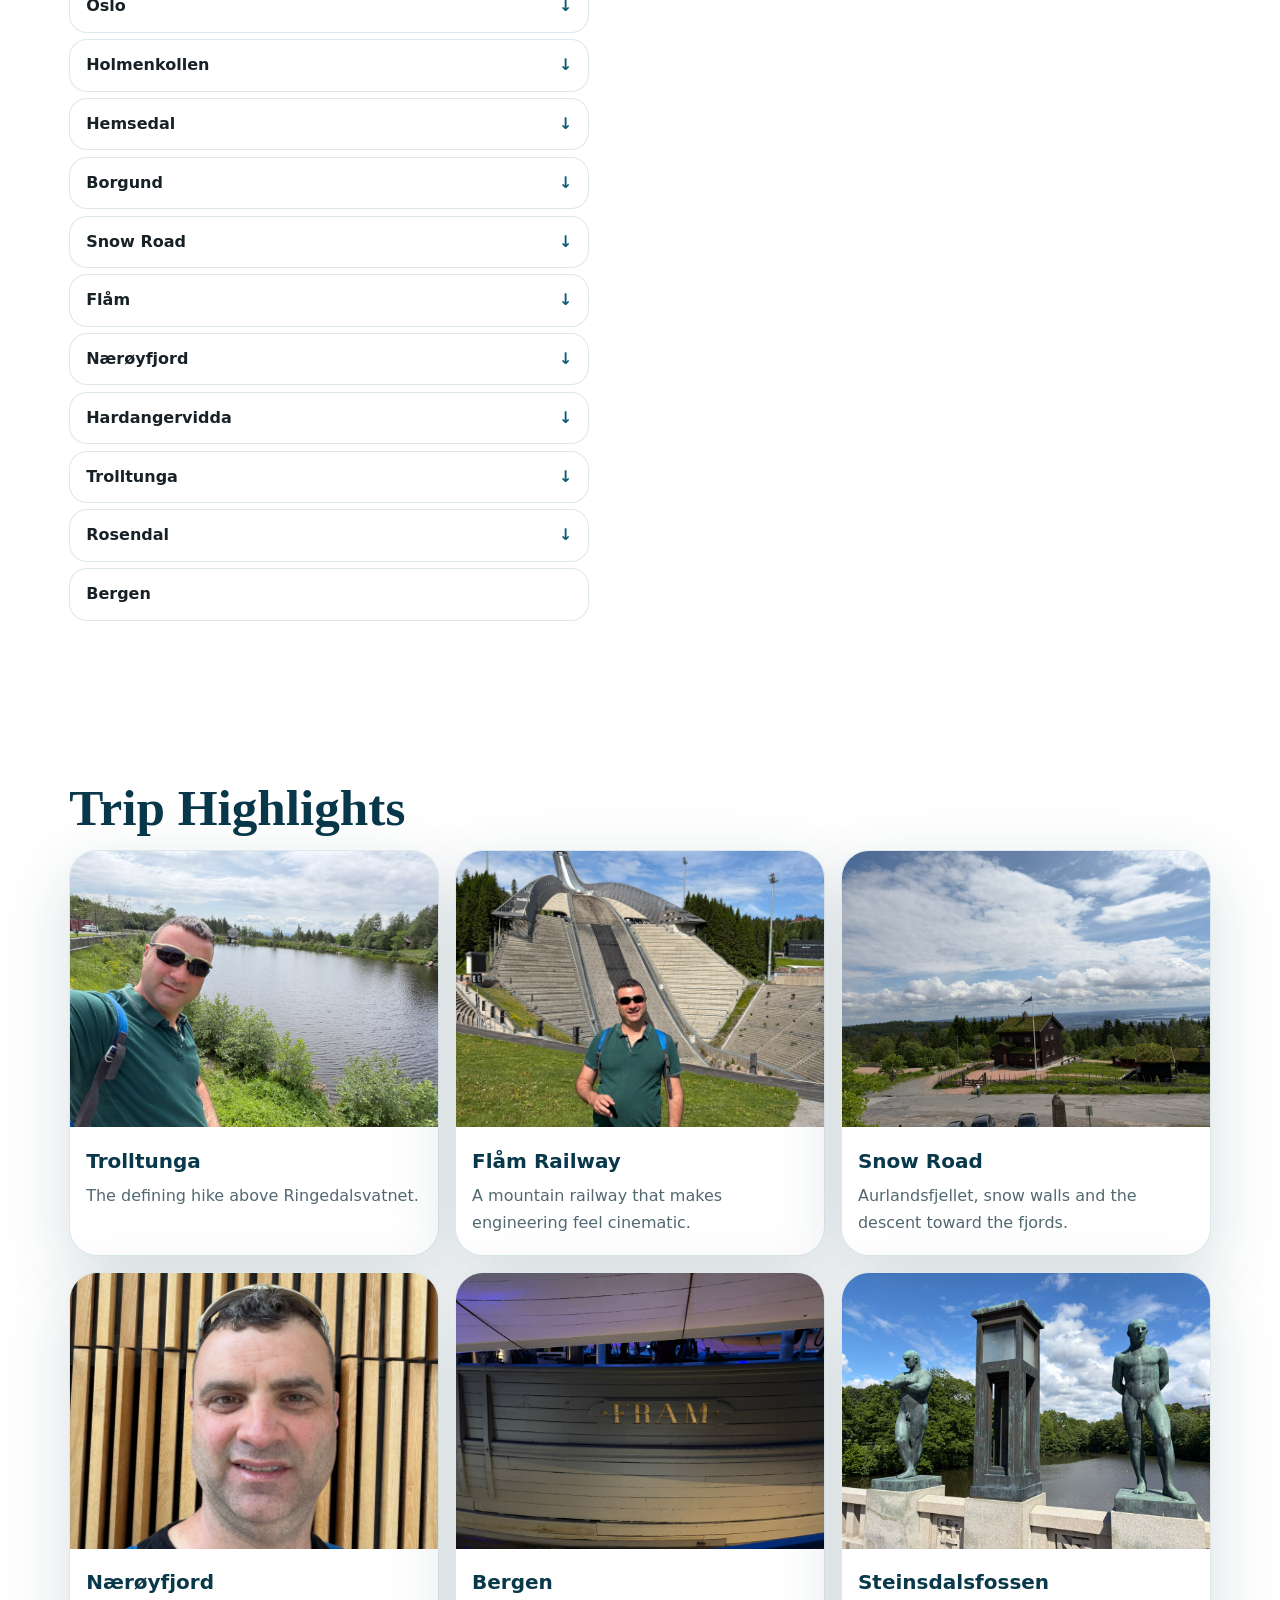
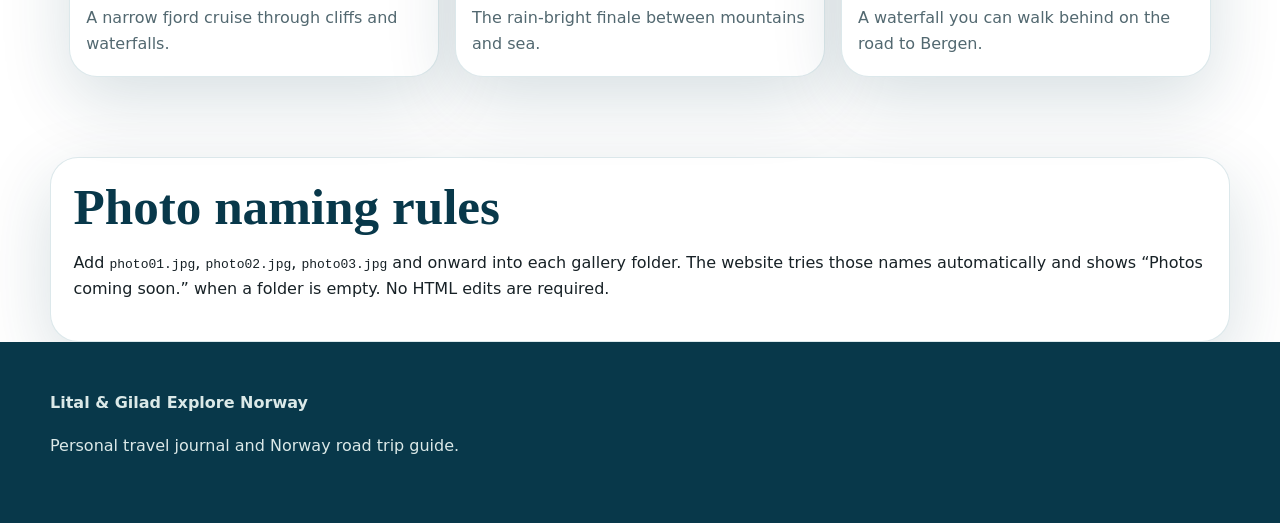
==== commit 952dc267: "Improve home page photo layout" ====
--- a/index.html
+++ b/index.html
@@ -1 +1 @@
-<!doctype html><html lang="en"><head><meta charset="utf-8"><meta name="viewport" content="width=device-width,initial-scale=1"><title>Home | Lital & Gilad Explore Norway</title><meta name="description" content="A personal Norway road trip journal and travel guide."><link rel="stylesheet" href="assets/css/styles.css"></head><body><div class="progress"></div><a class="skip" href="#main">Skip to content</a><header class="topbar"><nav class="nav"><a class="brand" href="index.html">Lital & Gilad</a><div class="links"><a href="index.html">Home</a><a href="oslo.html">Oslo</a><a href="holmenkollen.html">Holmenkollen</a><a href="hemsedal.html">Hemsedal</a><a href="fjord-country.html">Fjord Country</a><a href="flam.html">Flåm</a><a href="hardanger.html">Hardanger</a><a href="trolltunga.html">Trolltunga</a><a href="rosendal.html">Rosendal</a><a href="bergen.html">Bergen</a><a href="epilogue.html">Epilogue</a></div></nav></header><section class="hero home-hero" style="--hero:url(photos/hero-norway.jpg)"><div><p class="eyebrow">Norway road trip journal · June 2026</p><h1>Lital & Gilad Explore Norway</h1><p>A Journey Through Fjords, Mountains and Norwegian Culture</p><div class="btns"><a class="btn" href="#origin">Begin the story</a><a class="btn ghost" href="#timeline">Explore the route</a></div></div></section><main id="main"><section class="wrap grid" id="origin"><div class="intro"><h2>Origin Story</h2><p>The idea for this trip did not begin as a classic holiday plan. It started because Lital had an EMDR conference in Oslo. Instead of treating the journey as a short professional trip, we decided to take advantage of being in Norway and continue into a full road trip across the country.</p><p>At first, the plan sounded simple: arrive in Oslo, see the famous fjords, experience something close to the classic “Norway in a Nutshell” route, and finish in Bergen. But very quickly the trip became much more than a list of attractions.</p></div><aside class="postcard-quote">“It often felt as though we were living inside a postcard.”</aside></section><section class="wrap" id="timeline"><h2>Route Overview</h2><div class="route-timeline"><div>Oslo</div><div>Holmenkollen</div><div>Hemsedal</div><div>Borgund</div><div>Snow Road</div><div>Flåm</div><div>Nærøyfjord</div><div>Hardangervidda</div><div>Trolltunga</div><div>Rosendal</div><div>Bergen</div></div></section><section class="wrap"><h2>Trip Highlights</h2><div class="highlights"><a class="feature" href="trolltunga.html"><h3>Trolltunga</h3><p>The defining hike above Ringedalsvatnet.</p></a><a class="feature" href="flam.html"><h3>Flåm Railway</h3><p>A mountain railway that makes engineering feel cinematic.</p></a><a class="feature" href="fjord-country.html"><h3>Snow Road</h3><p>Aurlandsfjellet, snow walls and the descent toward the fjords.</p></a><a class="feature" href="flam.html"><h3>Nærøyfjord</h3><p>A narrow fjord cruise through cliffs and waterfalls.</p></a><a class="feature" href="bergen.html"><h3>Bergen</h3><p>The rain-bright finale between mountains and sea.</p></a><a class="feature" href="rosendal.html"><h3>Steinsdalsfossen</h3><p>A waterfall you can walk behind on the road to Bergen.</p></a></div></section><section class="wrap card"><h2>Photo naming rules</h2><p>Add <code>photo01.jpg</code>, <code>photo02.jpg</code>, <code>photo03.jpg</code> and onward into each gallery folder. The website tries those names automatically and shows “Photos coming soon.” when a folder is empty. No HTML edits are required.</p></section></main><button class="top" aria-label="Back to top">↑</button><div class="lightbox" role="dialog" aria-modal="true"><button class="close">Close</button><img alt=""></div><footer class="footer"><div><strong>Lital & Gilad Explore Norway</strong><p>Personal travel journal and Norway road trip guide.</p></div></footer><script src="data/photo-manifest.js"></script><script src="assets/js/main.js"></script></body></html>+<!doctype html><html lang="en"><head><meta charset="utf-8"><meta name="viewport" content="width=device-width,initial-scale=1"><title>Home | Lital & Gilad Explore Norway</title><meta name="description" content="A personal Norway road trip journal and travel guide."><link rel="stylesheet" href="assets/css/styles.css"></head><body><div class="progress"></div><a class="skip" href="#main">Skip to content</a><header class="topbar"><nav class="nav"><a class="brand" href="index.html">Lital & Gilad</a><div class="links"><a href="index.html">Home</a><a href="oslo.html">Oslo</a><a href="holmenkollen.html">Holmenkollen</a><a href="hemsedal.html">Hemsedal</a><a href="fjord-country.html">Fjord Country</a><a href="flam.html">Flåm</a><a href="hardanger.html">Hardanger</a><a href="trolltunga.html">Trolltunga</a><a href="rosendal.html">Rosendal</a><a href="bergen.html">Bergen</a><a href="epilogue.html">Epilogue</a></div></nav></header><section class="home-hero"><div class="home-hero-copy"><p class="eyebrow">Norway road trip journal · June 2026</p><h1>Lital & Gilad Explore Norway</h1><p>A Journey Through Fjords, Mountains and Norwegian Culture</p><div class="btns"><a class="btn" href="#origin">Begin the story</a><a class="btn ghost" href="#timeline">Explore the route</a></div></div><figure class="home-hero-photo"><img src="photos/day02/holmenkollen/photo01.jpg" alt="Norway mountain landscape from the trip"><figcaption>Selected trip photo for the journey opener</figcaption></figure></section><main id="main"><section class="wrap grid" id="origin"><div class="intro"><h2>Origin Story</h2><p>The idea for this trip did not begin as a classic holiday plan. It started because Lital had an EMDR conference in Oslo. Instead of treating the journey as a short professional trip, we decided to take advantage of being in Norway and continue into a full road trip across the country.</p><p>At first, the plan sounded simple: arrive in Oslo, see the famous fjords, experience something close to the classic “Norway in a Nutshell” route, and finish in Bergen. But very quickly the trip became much more than a list of attractions.</p></div><aside class="postcard-quote">“It often felt as though we were living inside a postcard.”</aside></section><section class="wrap" id="timeline"><h2>Route Overview</h2><div class="route-timeline"><a href="oslo.html">Oslo</a><a href="holmenkollen.html">Holmenkollen</a><a href="hemsedal.html">Hemsedal</a><a href="fjord-country.html">Borgund</a><a href="fjord-country.html">Snow Road</a><a href="flam.html">Flåm</a><a href="flam.html">Nærøyfjord</a><a href="hardanger.html">Hardangervidda</a><a href="trolltunga.html">Trolltunga</a><a href="rosendal.html">Rosendal</a><a href="bergen.html">Bergen</a></div></section><section class="wrap"><h2>Trip Highlights</h2><div class="highlights"><a class="feature" href="trolltunga.html"><img src="photos/day02/nordmarka/photo01.jpg" alt="Trolltunga trip preview"><div class="feature-copy"><h3>Trolltunga</h3><p>The defining hike above Ringedalsvatnet.</p></div></a><a class="feature" href="flam.html"><img src="photos/day02/holmenkollen/photo03.jpg" alt="Flåm Railway trip preview"><div class="feature-copy"><h3>Flåm Railway</h3><p>A mountain railway that makes engineering feel cinematic.</p></div></a><a class="feature" href="fjord-country.html"><img src="photos/day02/nordmarka/photo02.jpg" alt="Snow Road trip preview"><div class="feature-copy"><h3>Snow Road</h3><p>Aurlandsfjellet, snow walls and the descent toward the fjords.</p></div></a><a class="feature" href="flam.html"><img src="photos/day01/opera-house/photo03.jpg" alt="Nærøyfjord trip preview"><div class="feature-copy"><h3>Nærøyfjord</h3><p>A narrow fjord cruise through cliffs and waterfalls.</p></div></a><a class="feature" href="bergen.html"><img src="photos/day01/fram-museum/photo01.jpg" alt="Bergen trip preview"><div class="feature-copy"><h3>Bergen</h3><p>The rain-bright finale between mountains and sea.</p></div></a><a class="feature" href="rosendal.html"><img src="photos/day01/vigeland/photo02.jpg" alt="Steinsdalsfossen trip preview"><div class="feature-copy"><h3>Steinsdalsfossen</h3><p>A waterfall you can walk behind on the road to Bergen.</p></div></a></div></section><section class="wrap card"><h2>Photo naming rules</h2><p>Add <code>photo01.jpg</code>, <code>photo02.jpg</code>, <code>photo03.jpg</code> and onward into each gallery folder. The website tries those names automatically and shows “Photos coming soon.” when a folder is empty. No HTML edits are required.</p></section></main><button class="top" aria-label="Back to top">↑</button><div class="lightbox" role="dialog" aria-modal="true"><button class="close">Close</button><img alt=""></div><footer class="footer"><div><strong>Lital & Gilad Explore Norway</strong><p>Personal travel journal and Norway road trip guide.</p></div></footer><script src="data/photo-manifest.js"></script><script src="assets/js/main.js"></script></body></html>
--- a/assets/css/styles.css
+++ b/assets/css/styles.css
@@ -1,3 +1,10 @@
 
 :root{--fjord:#0d5c75;--fjord2:#08384a;--gray:#36454f;--mist:#f4f8f7;--green:#7aa989;--gold:#d8b56d;--ink:#172126;--white:#fff;--max:1180px;--shadow:0 22px 70px rgba(8,56,74,.16)}*{box-sizing:border-box}html{scroll-behavior:smooth}body{margin:0;font-family:Inter,ui-sans-serif,system-ui,-apple-system,Segoe UI,sans-serif;color:var(--ink);background:var(--white);line-height:1.65}img{max-width:100%;display:block}a{color:inherit}.progress{position:fixed;inset:0 0 auto;height:4px;background:linear-gradient(90deg,var(--green),var(--fjord));transform-origin:left;transform:scaleX(0);z-index:20}.skip{position:absolute;left:-999px}.skip:focus{left:1rem;top:1rem;background:#fff;padding:.7rem;z-index:30}.topbar{position:sticky;top:0;z-index:15;background:rgba(255,255,255,.86);backdrop-filter:blur(18px);border-bottom:1px solid rgba(13,92,117,.12)}.nav{max-width:var(--max);margin:auto;display:flex;gap:1rem;align-items:center;justify-content:space-between;padding:.85rem 1.2rem}.brand{font-family:Georgia,serif;font-size:1.25rem;font-weight:700;text-decoration:none;color:var(--fjord2)}.links{display:flex;gap:.85rem;overflow:auto;white-space:nowrap}.links a{text-decoration:none;font-size:.9rem;color:#35515b}.links a:hover,.links a:focus{color:var(--fjord)}.hero{min-height:72vh;display:grid;place-items:end start;padding:7rem max(1.2rem,calc((100vw - var(--max))/2)) 5rem;background:linear-gradient(180deg,rgba(8,56,74,.18),rgba(8,56,74,.76)),var(--hero),linear-gradient(135deg,#0d5c75,#89b3b0);background-size:cover;background-position:center;color:#fff}.hero.small{min-height:58vh}.eyebrow{text-transform:uppercase;letter-spacing:.18em;font-size:.78rem;font-weight:800;color:#dff1e6}.hero h1{font-family:Georgia,serif;font-size:clamp(2.8rem,8vw,6.8rem);line-height:.95;margin:.2rem 0;max-width:980px}.hero p{font-size:clamp(1.05rem,2vw,1.35rem);max-width:760px}.btns{display:flex;gap:.8rem;flex-wrap:wrap}.btn{display:inline-flex;align-items:center;gap:.4rem;padding:.85rem 1rem;border-radius:999px;background:var(--white);color:var(--fjord2);font-weight:800;text-decoration:none}.btn.ghost{background:rgba(255,255,255,.16);color:#fff;border:1px solid rgba(255,255,255,.55)}main{overflow:hidden}.wrap{max-width:var(--max);margin:auto;padding:5rem 1.2rem}.grid{display:grid;grid-template-columns:repeat(12,1fr);gap:1.3rem}.intro{grid-column:span 7}.card{background:#fff;border:1px solid rgba(13,92,117,.14);border-radius:28px;padding:1.4rem;box-shadow:var(--shadow)}.map{grid-column:span 5;background:linear-gradient(135deg,#edf7f4,#dce9ee);min-height:320px;position:relative}.map:after{content:'Oslo → Hemsedal → Flåm → Trolltunga → Bergen';position:absolute;inset:auto 1.2rem 1.2rem;font-weight:900;color:var(--fjord)}h2{font-family:Georgia,serif;font-size:clamp(2rem,4vw,3.5rem);line-height:1.05;margin:0 0 1rem;color:var(--fjord2)}h3{font-size:1.25rem;color:var(--fjord2)}.timeline{display:grid;gap:1rem}.stop{display:grid;grid-template-columns:90px 1fr;gap:1rem;align-items:start}.dot{background:var(--fjord);color:#fff;border-radius:18px;text-align:center;padding:.8rem;font-weight:900}.highlights{grid-template-columns:repeat(3,1fr);display:grid;gap:1rem}.feature{min-height:260px;display:flex;flex-direction:column;justify-content:end;background:linear-gradient(180deg,transparent,rgba(8,56,74,.82)),var(--img),linear-gradient(135deg,#638895,#dce9ee);background-size:cover;border-radius:30px;padding:1.2rem;color:white;text-decoration:none}.story{max-width:820px}.question{border-left:6px solid var(--gold);background:#fff9ec}.fact{background:var(--mist)}.reflection{background:linear-gradient(135deg,#f4f8f7,#fff)}.gallery{display:grid;grid-template-columns:repeat(3,1fr);gap:.8rem}.ph{aspect-ratio:4/3;border-radius:22px;background:linear-gradient(135deg,#dbe9e8,#98b6bd);display:grid;place-items:center;color:#234;font-weight:800;cursor:pointer;border:0}.chapter-nav{display:flex;justify-content:space-between;gap:1rem;margin-top:3rem}.footer{background:var(--fjord2);color:#dbe9e8;padding:3rem 1.2rem}.footer>div{max-width:var(--max);margin:auto}.top{position:fixed;right:1rem;bottom:1rem;border:0;border-radius:999px;background:var(--fjord);color:#fff;padding:.8rem 1rem;box-shadow:var(--shadow);display:none}.top.show{display:block}.lightbox{position:fixed;inset:0;background:rgba(5,18,24,.92);display:none;place-items:center;z-index:40;padding:2rem}.lightbox.open{display:grid}.lightbox img{max-height:82vh;border-radius:18px}.close{position:absolute;top:1rem;right:1rem;background:#fff;border:0;border-radius:999px;padding:.7rem 1rem}@media(max-width:800px){.links{max-width:62vw}.grid,.highlights{display:block}.intro,.map{margin-bottom:1rem}.gallery{grid-template-columns:1fr 1fr}.stop{grid-template-columns:1fr}.hero{min-height:68vh}.wrap{padding:3.5rem 1rem}}@media(prefers-reduced-motion:reduce){html{scroll-behavior:auto}*,*:before,*:after{animation:none!important;transition:none!important}}
-.route-context{max-width:var(--max);margin:1.5rem auto 0;padding:0 1.2rem;display:flex;gap:.35rem;flex-wrap:wrap;color:#5d737b;font-size:.85rem}.route-context span:not(:last-child):after{content:'→';margin-left:.35rem;color:#9ab}.route-context .current{background:var(--fjord);color:#fff;border-radius:999px;padding:.1rem .55rem}.postcard-quote{grid-column:span 5;align-self:center;font-family:Georgia,serif;font-size:clamp(2rem,4vw,3.8rem);line-height:1.05;color:var(--fjord2);background:linear-gradient(135deg,#fff9ec,#f4f8f7);border-radius:34px;padding:2rem;box-shadow:var(--shadow)}.route-timeline{display:grid;gap:.4rem;max-width:520px}.route-timeline div{background:#fff;border:1px solid rgba(13,92,117,.14);border-radius:18px;padding:.75rem 1rem;font-weight:900}.route-timeline div:not(:last-child)::after{content:'↓';float:right;color:var(--fjord)}.story h1{font-family:Georgia,serif;font-size:clamp(2rem,4vw,3rem);color:var(--fjord2);margin-top:0}.story h2{margin-top:3rem}.story p{font-size:1.08rem}.question-card{margin:1.4rem 0;padding:1.3rem;border-radius:24px;background:#fff9ec;border-left:7px solid var(--gold);box-shadow:var(--shadow)}.question-card span{display:block;text-transform:uppercase;letter-spacing:.16em;font-size:.74rem;font-weight:900;color:#80621d}.question-card p{margin:.25rem 0 0;font-family:Georgia,serif;font-size:1.45rem;line-height:1.25}.reflection-heading+p,.story h2.reflection-heading~p{background:linear-gradient(135deg,#f4f8f7,#fff);border-radius:24px;padding:1.2rem}.photo-block{margin:2rem 0}.placeholder-note{font-size:.9rem!important;text-transform:uppercase;letter-spacing:.08em;color:#58717b}.empty-gallery{border:1px dashed rgba(13,92,117,.35);border-radius:22px;padding:2rem;text-align:center;background:var(--mist);font-weight:800;color:#58717b}.stats{display:grid;grid-template-columns:repeat(4,1fr);gap:1rem}.stats div,.cards div,details{background:#fff;border:1px solid rgba(13,92,117,.14);border-radius:24px;padding:1.2rem;box-shadow:var(--shadow)}.stats strong{display:block;font-family:Georgia,serif;font-size:1.5rem;color:var(--fjord2)}.stats span{color:#526870}.troll-hero{min-height:78vh}.cards{display:grid;grid-template-columns:repeat(5,1fr);gap:1rem}.cards div{font-weight:900;text-align:center}details{margin:.8rem 0}summary{font-weight:900;color:var(--fjord2);cursor:pointer}@media(max-width:800px){.postcard-quote{grid-column:auto}.stats,.cards{grid-template-columns:1fr}.route-context{overflow:auto;flex-wrap:nowrap}.route-context span{white-space:nowrap}}
+.route-context{max-width:var(--max);margin:1.5rem auto 0;padding:0 1.2rem;display:flex;gap:.35rem;flex-wrap:wrap;color:#5d737b;font-size:.85rem}.route-context span:not(:last-child):after{content:'→';margin-left:.35rem;color:#9ab}.route-context .current{background:var(--fjord);color:#fff;border-radius:999px;padding:.1rem .55rem}.postcard-quote{grid-column:span 5;align-self:center;font-family:Georgia,serif;font-size:clamp(2rem,4vw,3.8rem);line-height:1.05;color:var(--fjord2);background:linear-gradient(135deg,#fff9ec,#f4f8f7);border-radius:34px;padding:2rem;box-shadow:var(--shadow)}.route-timeline{display:grid;gap:.4rem;max-width:520px}.route-timeline a{background:#fff;border:1px solid rgba(13,92,117,.14);border-radius:18px;padding:.75rem 1rem;font-weight:900;text-decoration:none;transition:transform .18s ease,border-color .18s ease,box-shadow .18s ease}.route-timeline a:hover,.route-timeline a:focus{border-color:var(--fjord);box-shadow:var(--shadow);transform:translateX(4px)}.route-timeline a:not(:last-child)::after{content:'↓';float:right;color:var(--fjord)}.story h1{font-family:Georgia,serif;font-size:clamp(2rem,4vw,3rem);color:var(--fjord2);margin-top:0}.story h2{margin-top:3rem}.story p{font-size:1.08rem}.question-card{margin:1.4rem 0;padding:1.3rem;border-radius:24px;background:#fff9ec;border-left:7px solid var(--gold);box-shadow:var(--shadow)}.question-card span{display:block;text-transform:uppercase;letter-spacing:.16em;font-size:.74rem;font-weight:900;color:#80621d}.question-card p{margin:.25rem 0 0;font-family:Georgia,serif;font-size:1.45rem;line-height:1.25}.reflection-heading+p,.story h2.reflection-heading~p{background:linear-gradient(135deg,#f4f8f7,#fff);border-radius:24px;padding:1.2rem}.photo-block{margin:2rem 0}.placeholder-note{font-size:.9rem!important;text-transform:uppercase;letter-spacing:.08em;color:#58717b}.empty-gallery{border:1px dashed rgba(13,92,117,.35);border-radius:22px;padding:2rem;text-align:center;background:var(--mist);font-weight:800;color:#58717b}.stats{display:grid;grid-template-columns:repeat(4,1fr);gap:1rem}.stats div,.cards div,details{background:#fff;border:1px solid rgba(13,92,117,.14);border-radius:24px;padding:1.2rem;box-shadow:var(--shadow)}.stats strong{display:block;font-family:Georgia,serif;font-size:1.5rem;color:var(--fjord2)}.stats span{color:#526870}.troll-hero{min-height:78vh}.cards{display:grid;grid-template-columns:repeat(5,1fr);gap:1rem}.cards div{font-weight:900;text-align:center}details{margin:.8rem 0}summary{font-weight:900;color:var(--fjord2);cursor:pointer}@media(max-width:800px){.postcard-quote{grid-column:auto}.stats,.cards{grid-template-columns:1fr}.route-context{overflow:auto;flex-wrap:nowrap}.route-context span{white-space:nowrap}}
+
+/* Home layout refresh: keep copy beside photos instead of printed over them. */
+.home-hero{min-height:72vh;display:grid;grid-template-columns:minmax(0,1fr) minmax(320px,560px);gap:clamp(1.5rem,4vw,4rem);align-items:center;padding:6rem max(1.2rem,calc((100vw - var(--max))/2)) 4rem;background:linear-gradient(135deg,#eef7f4,#fff 46%,#dce9ee);color:var(--ink)}
+.home-hero-copy{max-width:680px}.home-hero .eyebrow{color:var(--fjord)}.home-hero h1{font-family:Georgia,serif;font-size:clamp(3rem,7vw,6.4rem);line-height:.95;margin:.2rem 0;color:var(--fjord2)}.home-hero p{font-size:clamp(1.05rem,2vw,1.35rem);max-width:760px}.home-hero .btn{background:var(--fjord);color:#fff}.home-hero .btn.ghost{background:#fff;color:var(--fjord2);border:1px solid rgba(13,92,117,.22)}
+.home-hero-photo{margin:0;position:relative}.home-hero-photo:before{content:'';position:absolute;inset:1.4rem -1.2rem -1.2rem 1.2rem;border-radius:34px;background:var(--green);opacity:.22}.home-hero-photo img{position:relative;width:100%;aspect-ratio:4/5;object-fit:cover;border-radius:34px;box-shadow:var(--shadow)}.home-hero-photo figcaption{position:relative;margin:.8rem 0 0;color:#526870;font-size:.9rem;text-align:center}
+.feature{min-height:0;display:block;background:#fff;border:1px solid rgba(13,92,117,.14);border-radius:28px;padding:0;color:var(--ink);overflow:hidden;box-shadow:var(--shadow);transition:transform .18s ease,border-color .18s ease}.feature:hover,.feature:focus{transform:translateY(-4px);border-color:rgba(13,92,117,.45)}.feature img{width:100%;aspect-ratio:4/3;object-fit:cover}.feature-copy{display:block;padding:1rem 1rem 1.15rem}.feature h3{margin:.1rem 0 .35rem}.feature p{margin:0;color:#526870}
+@media(max-width:800px){.home-hero{grid-template-columns:1fr;padding:4rem 1rem 3rem}.home-hero-photo{order:-1}.home-hero-photo img{aspect-ratio:16/10}.highlights{display:grid;grid-template-columns:1fr;gap:1rem}}
